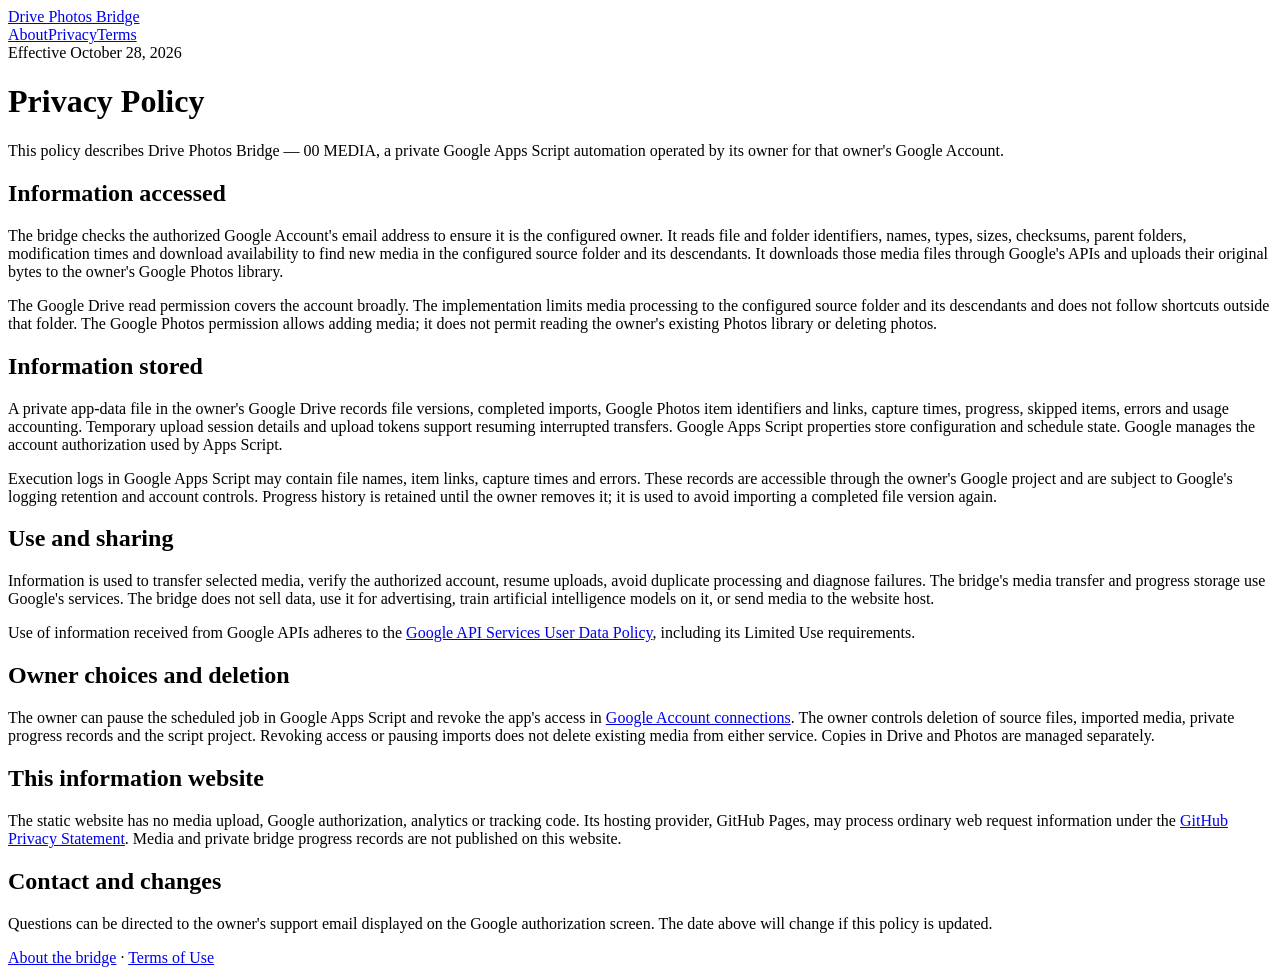
==== privacy.html @ 7aaa9456 "Add bridge app information: privacy.html" ====
<!doctype html>
<html lang="en"><head><meta charset="utf-8"><meta name="viewport" content="width=device-width,initial-scale=1"><meta name="robots" content="noindex,nofollow"><title>Privacy Policy · Drive Photos Bridge — 00 MEDIA</title><link rel="stylesheet" href="style.css"></head><body>
<header><a class="brand" href="./">Drive Photos Bridge</a><nav aria-label="Main"><a href="./">About</a><a href="privacy.html" aria-current="page">Privacy</a><a href="terms.html">Terms</a></nav></header>
<main><div class="eyebrow">Effective October 28, 2026</div><h1>Privacy Policy</h1><p>This policy describes Drive Photos Bridge — 00 MEDIA, a private Google Apps Script automation operated by its owner for that owner's Google Account.</p>
<h2>Information accessed</h2><p>The bridge checks the authorized Google Account's email address to ensure it is the configured owner. It reads file and folder identifiers, names, types, sizes, checksums, parent folders, modification times and download availability to find new media in the configured source folder and its descendants. It downloads those media files through Google's APIs and uploads their original bytes to the owner's Google Photos library.</p>
<p>The Google Drive read permission covers the account broadly. The implementation limits media processing to the configured source folder and its descendants and does not follow shortcuts outside that folder. The Google Photos permission allows adding media; it does not permit reading the owner's existing Photos library or deleting photos.</p>
<h2>Information stored</h2><p>A private app-data file in the owner's Google Drive records file versions, completed imports, Google Photos item identifiers and links, capture times, progress, skipped items, errors and usage accounting. Temporary upload session details and upload tokens support resuming interrupted transfers. Google Apps Script properties store configuration and schedule state. Google manages the account authorization used by Apps Script.</p>
<p>Execution logs in Google Apps Script may contain file names, item links, capture times and errors. These records are accessible through the owner's Google project and are subject to Google's logging retention and account controls. Progress history is retained until the owner removes it; it is used to avoid importing a completed file version again.</p>
<h2>Use and sharing</h2><p>Information is used to transfer selected media, verify the authorized account, resume uploads, avoid duplicate processing and diagnose failures. The bridge's media transfer and progress storage use Google's services. The bridge does not sell data, use it for advertising, train artificial intelligence models on it, or send media to the website host.</p>
<p>Use of information received from Google APIs adheres to the <a href="https://developers.google.com/terms/api-services-user-data-policy">Google API Services User Data Policy</a>, including its Limited Use requirements.</p>
<h2>Owner choices and deletion</h2><p>The owner can pause the scheduled job in Google Apps Script and revoke the app's access in <a href="https://myaccount.google.com/connections">Google Account connections</a>. The owner controls deletion of source files, imported media, private progress records and the script project. Revoking access or pausing imports does not delete existing media from either service. Copies in Drive and Photos are managed separately.</p>
<h2>This information website</h2><p>The static website has no media upload, Google authorization, analytics or tracking code. Its hosting provider, GitHub Pages, may process ordinary web request information under the <a href="https://docs.github.com/en/site-policy/privacy-policies/github-general-privacy-statement">GitHub Privacy Statement</a>. Media and private bridge progress records are not published on this website.</p>
<h2>Contact and changes</h2><p>Questions can be directed to the owner's support email displayed on the Google authorization screen. The date above will change if this policy is updated.</p>
</main><footer><a href="./">About the bridge</a> · <a href="terms.html">Terms of Use</a></footer></body></html>
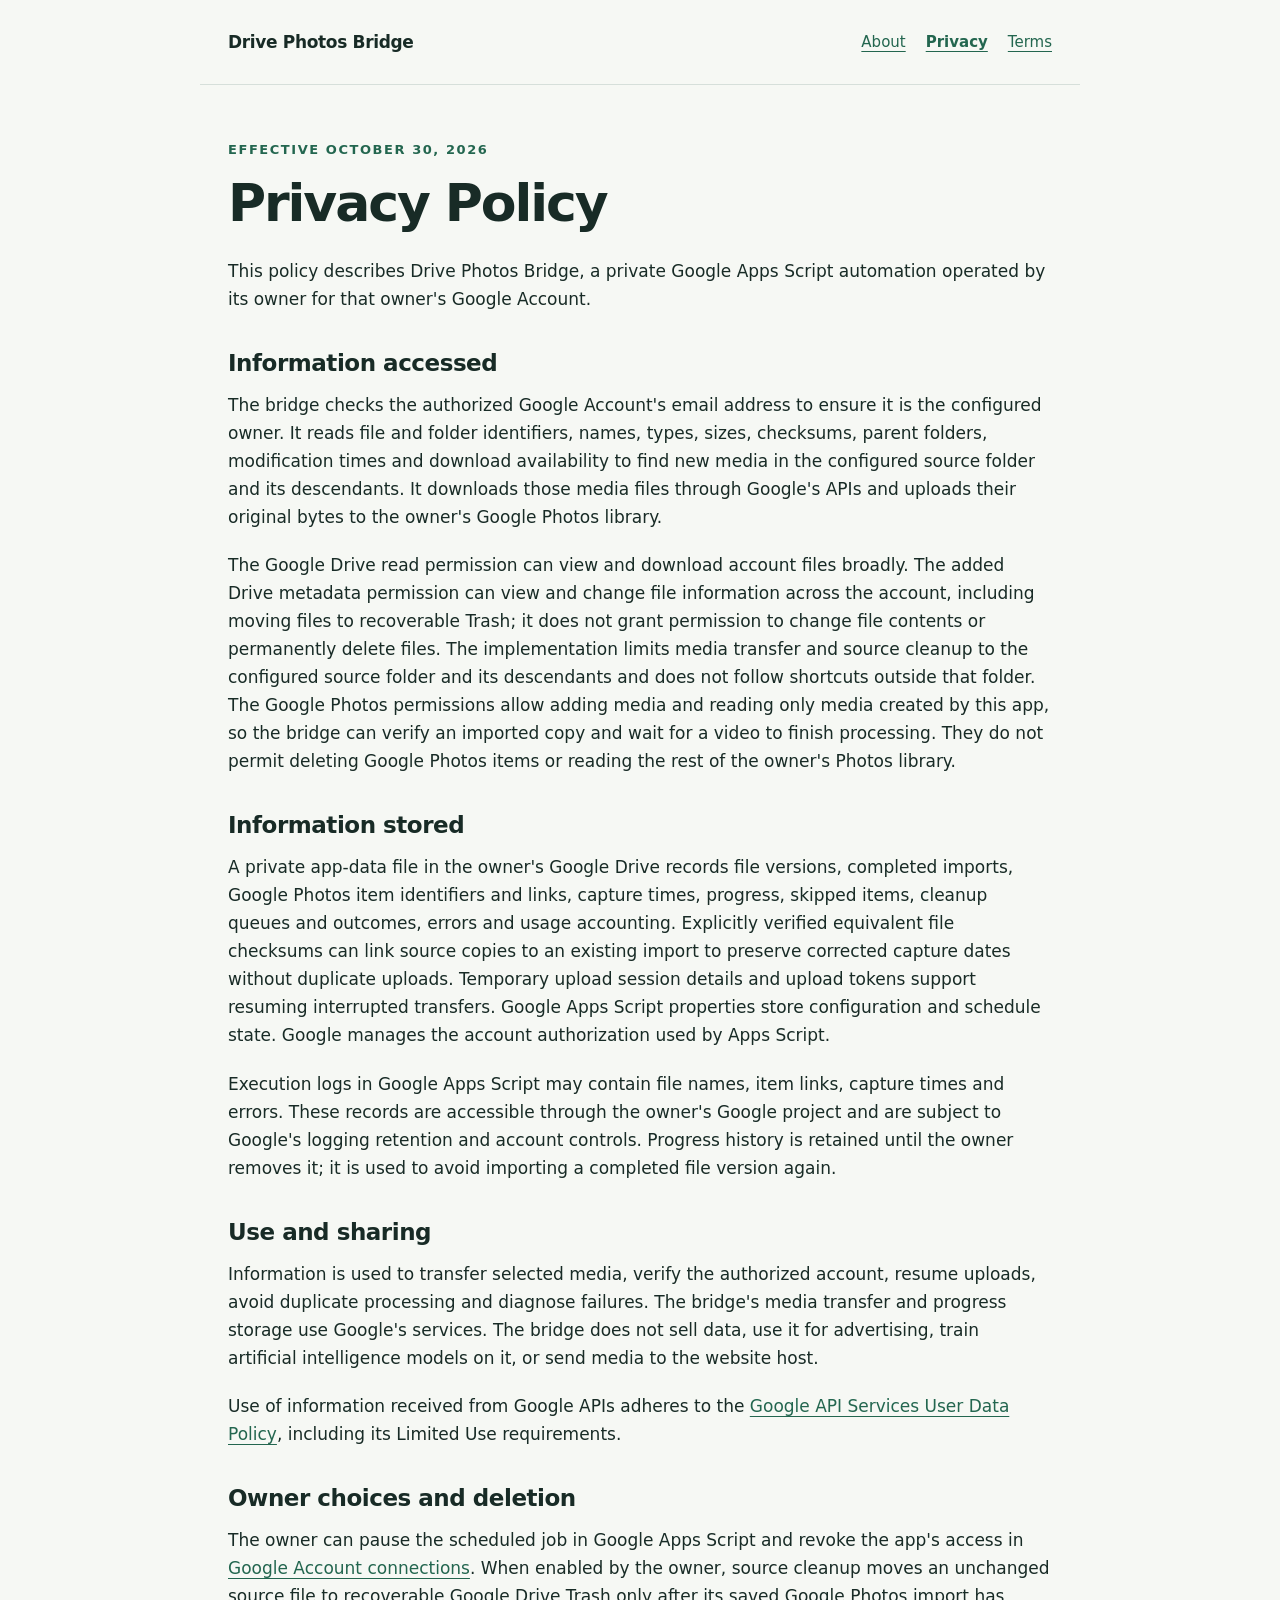
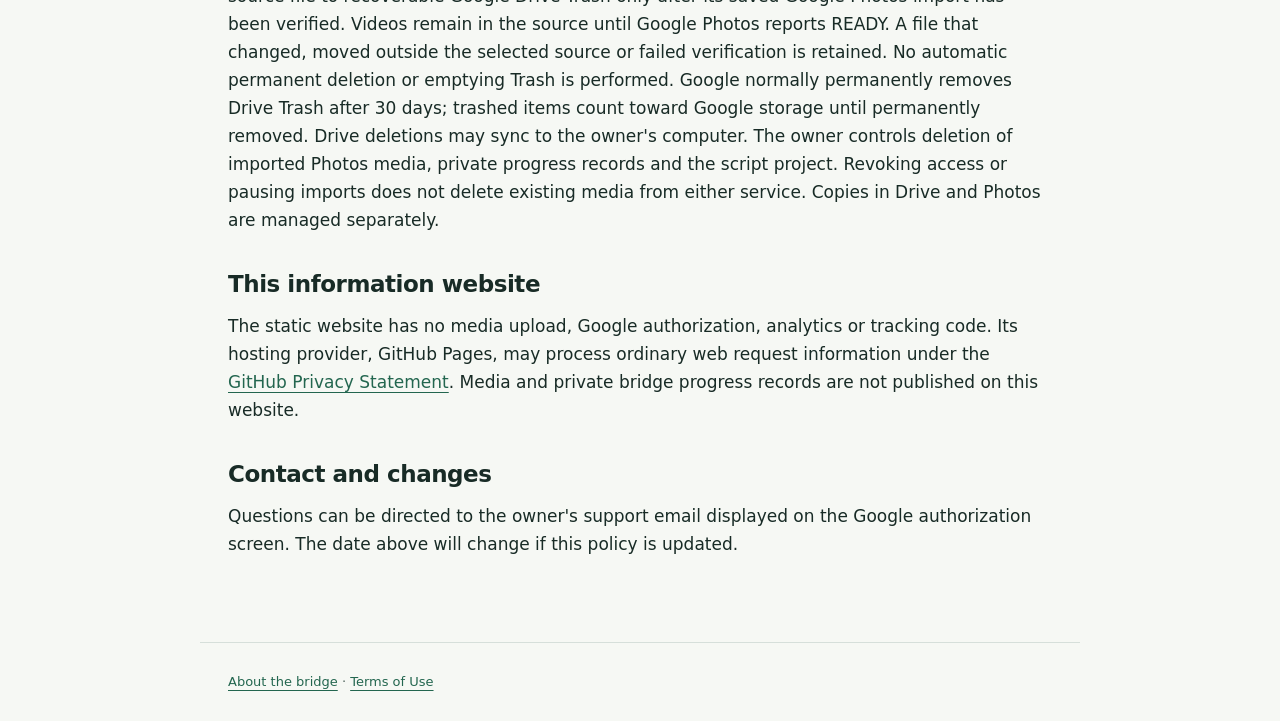
==== commit 372f5d30: "Describe verified source cleanup and app-created media checks" ====
--- a/privacy.html
+++ b/privacy.html
@@ -1,14 +1,14 @@
 <!doctype html>
-<html lang="en"><head><meta charset="utf-8"><meta name="viewport" content="width=device-width,initial-scale=1"><meta name="robots" content="noindex,nofollow"><title>Privacy Policy · Drive Photos Bridge — 00 MEDIA</title><link rel="stylesheet" href="style.css"></head><body>
+<html lang="en"><head><meta charset="utf-8"><meta name="viewport" content="width=device-width,initial-scale=1"><meta name="robots" content="noindex,nofollow"><title>Privacy Policy · Drive Photos Bridge</title><link rel="stylesheet" href="style.css"></head><body>
 <header><a class="brand" href="./">Drive Photos Bridge</a><nav aria-label="Main"><a href="./">About</a><a href="privacy.html" aria-current="page">Privacy</a><a href="terms.html">Terms</a></nav></header>
-<main><div class="eyebrow">Effective October 28, 2026</div><h1>Privacy Policy</h1><p>This policy describes Drive Photos Bridge — 00 MEDIA, a private Google Apps Script automation operated by its owner for that owner's Google Account.</p>
+<main><div class="eyebrow">Effective October 30, 2026</div><h1>Privacy Policy</h1><p>This policy describes Drive Photos Bridge, a private Google Apps Script automation operated by its owner for that owner's Google Account.</p>
 <h2>Information accessed</h2><p>The bridge checks the authorized Google Account's email address to ensure it is the configured owner. It reads file and folder identifiers, names, types, sizes, checksums, parent folders, modification times and download availability to find new media in the configured source folder and its descendants. It downloads those media files through Google's APIs and uploads their original bytes to the owner's Google Photos library.</p>
-<p>The Google Drive read permission covers the account broadly. The implementation limits media processing to the configured source folder and its descendants and does not follow shortcuts outside that folder. The Google Photos permission allows adding media; it does not permit reading the owner's existing Photos library or deleting photos.</p>
-<h2>Information stored</h2><p>A private app-data file in the owner's Google Drive records file versions, completed imports, Google Photos item identifiers and links, capture times, progress, skipped items, errors and usage accounting. Temporary upload session details and upload tokens support resuming interrupted transfers. Google Apps Script properties store configuration and schedule state. Google manages the account authorization used by Apps Script.</p>
+<p>The Google Drive read permission can view and download account files broadly. The added Drive metadata permission can view and change file information across the account, including moving files to recoverable Trash; it does not grant permission to change file contents or permanently delete files. The implementation limits media transfer and source cleanup to the configured source folder and its descendants and does not follow shortcuts outside that folder. The Google Photos permissions allow adding media and reading only media created by this app, so the bridge can verify an imported copy and wait for a video to finish processing. They do not permit deleting Google Photos items or reading the rest of the owner's Photos library.</p>
+<h2>Information stored</h2><p>A private app-data file in the owner's Google Drive records file versions, completed imports, Google Photos item identifiers and links, capture times, progress, skipped items, cleanup queues and outcomes, errors and usage accounting. Explicitly verified equivalent file checksums can link source copies to an existing import to preserve corrected capture dates without duplicate uploads. Temporary upload session details and upload tokens support resuming interrupted transfers. Google Apps Script properties store configuration and schedule state. Google manages the account authorization used by Apps Script.</p>
 <p>Execution logs in Google Apps Script may contain file names, item links, capture times and errors. These records are accessible through the owner's Google project and are subject to Google's logging retention and account controls. Progress history is retained until the owner removes it; it is used to avoid importing a completed file version again.</p>
 <h2>Use and sharing</h2><p>Information is used to transfer selected media, verify the authorized account, resume uploads, avoid duplicate processing and diagnose failures. The bridge's media transfer and progress storage use Google's services. The bridge does not sell data, use it for advertising, train artificial intelligence models on it, or send media to the website host.</p>
 <p>Use of information received from Google APIs adheres to the <a href="https://developers.google.com/terms/api-services-user-data-policy">Google API Services User Data Policy</a>, including its Limited Use requirements.</p>
-<h2>Owner choices and deletion</h2><p>The owner can pause the scheduled job in Google Apps Script and revoke the app's access in <a href="https://myaccount.google.com/connections">Google Account connections</a>. The owner controls deletion of source files, imported media, private progress records and the script project. Revoking access or pausing imports does not delete existing media from either service. Copies in Drive and Photos are managed separately.</p>
+<h2>Owner choices and deletion</h2><p>The owner can pause the scheduled job in Google Apps Script and revoke the app's access in <a href="https://myaccount.google.com/connections">Google Account connections</a>. When enabled by the owner, source cleanup moves an unchanged source file to recoverable Google Drive Trash only after its saved Google Photos import has been verified. Videos remain in the source until Google Photos reports READY. A file that changed, moved outside the selected source or failed verification is retained. No automatic permanent deletion or emptying Trash is performed. Google normally permanently removes Drive Trash after 30 days; trashed items count toward Google storage until permanently removed. Drive deletions may sync to the owner's computer. The owner controls deletion of imported Photos media, private progress records and the script project. Revoking access or pausing imports does not delete existing media from either service. Copies in Drive and Photos are managed separately.</p>
 <h2>This information website</h2><p>The static website has no media upload, Google authorization, analytics or tracking code. Its hosting provider, GitHub Pages, may process ordinary web request information under the <a href="https://docs.github.com/en/site-policy/privacy-policies/github-general-privacy-statement">GitHub Privacy Statement</a>. Media and private bridge progress records are not published on this website.</p>
 <h2>Contact and changes</h2><p>Questions can be directed to the owner's support email displayed on the Google authorization screen. The date above will change if this policy is updated.</p>
 </main><footer><a href="./">About the bridge</a> · <a href="terms.html">Terms of Use</a></footer></body></html>
--- a/style.css
+++ b/style.css
@@ -0,0 +1 @@
+:root{color-scheme:light;--ink:#182b26;--muted:#52665f;--line:#d6dfda;--accent:#23664f;--paper:#f6f8f4}*{box-sizing:border-box}body{margin:0;background:var(--paper);color:var(--ink);font:17px/1.65 system-ui,-apple-system,BlinkMacSystemFont,"Segoe UI",sans-serif}header,main,footer{max-width:880px;margin:auto;padding:28px}header{display:flex;align-items:center;justify-content:space-between;gap:24px;border-bottom:1px solid var(--line)}.brand{font-weight:700;letter-spacing:-.02em;text-decoration:none;color:var(--ink)}nav{display:flex;gap:20px;font-size:15px}a{color:var(--accent);text-underline-offset:4px}nav a[aria-current=page]{font-weight:700}main{padding-top:54px;padding-bottom:64px}h1{font-size:clamp(32px,6vw,52px);line-height:1.12;letter-spacing:-.04em;margin:14px 0 24px}h2{font-size:23px;line-height:1.3;margin:36px 0 12px;letter-spacing:-.02em}p{margin:12px 0 20px}.eyebrow{font-size:13px;font-weight:700;letter-spacing:.12em;text-transform:uppercase;color:var(--accent)}.lead{font-size:21px;color:var(--muted);max-width:680px}.flow{display:flex;flex-wrap:wrap;align-items:center;gap:12px;margin:32px 0;padding:24px;border:1px solid var(--line);border-radius:16px;background:white}.flow strong{font-size:18px}.flow span{color:var(--muted)}.note{padding:20px 24px;background:#e8f0e8;border-radius:12px}li{margin:10px 0}footer{font-size:13px;color:var(--muted);border-top:1px solid var(--line)}@media(max-width:560px){header{display:block}nav{margin-top:16px}main{padding-top:32px}.flow{padding:18px}}
